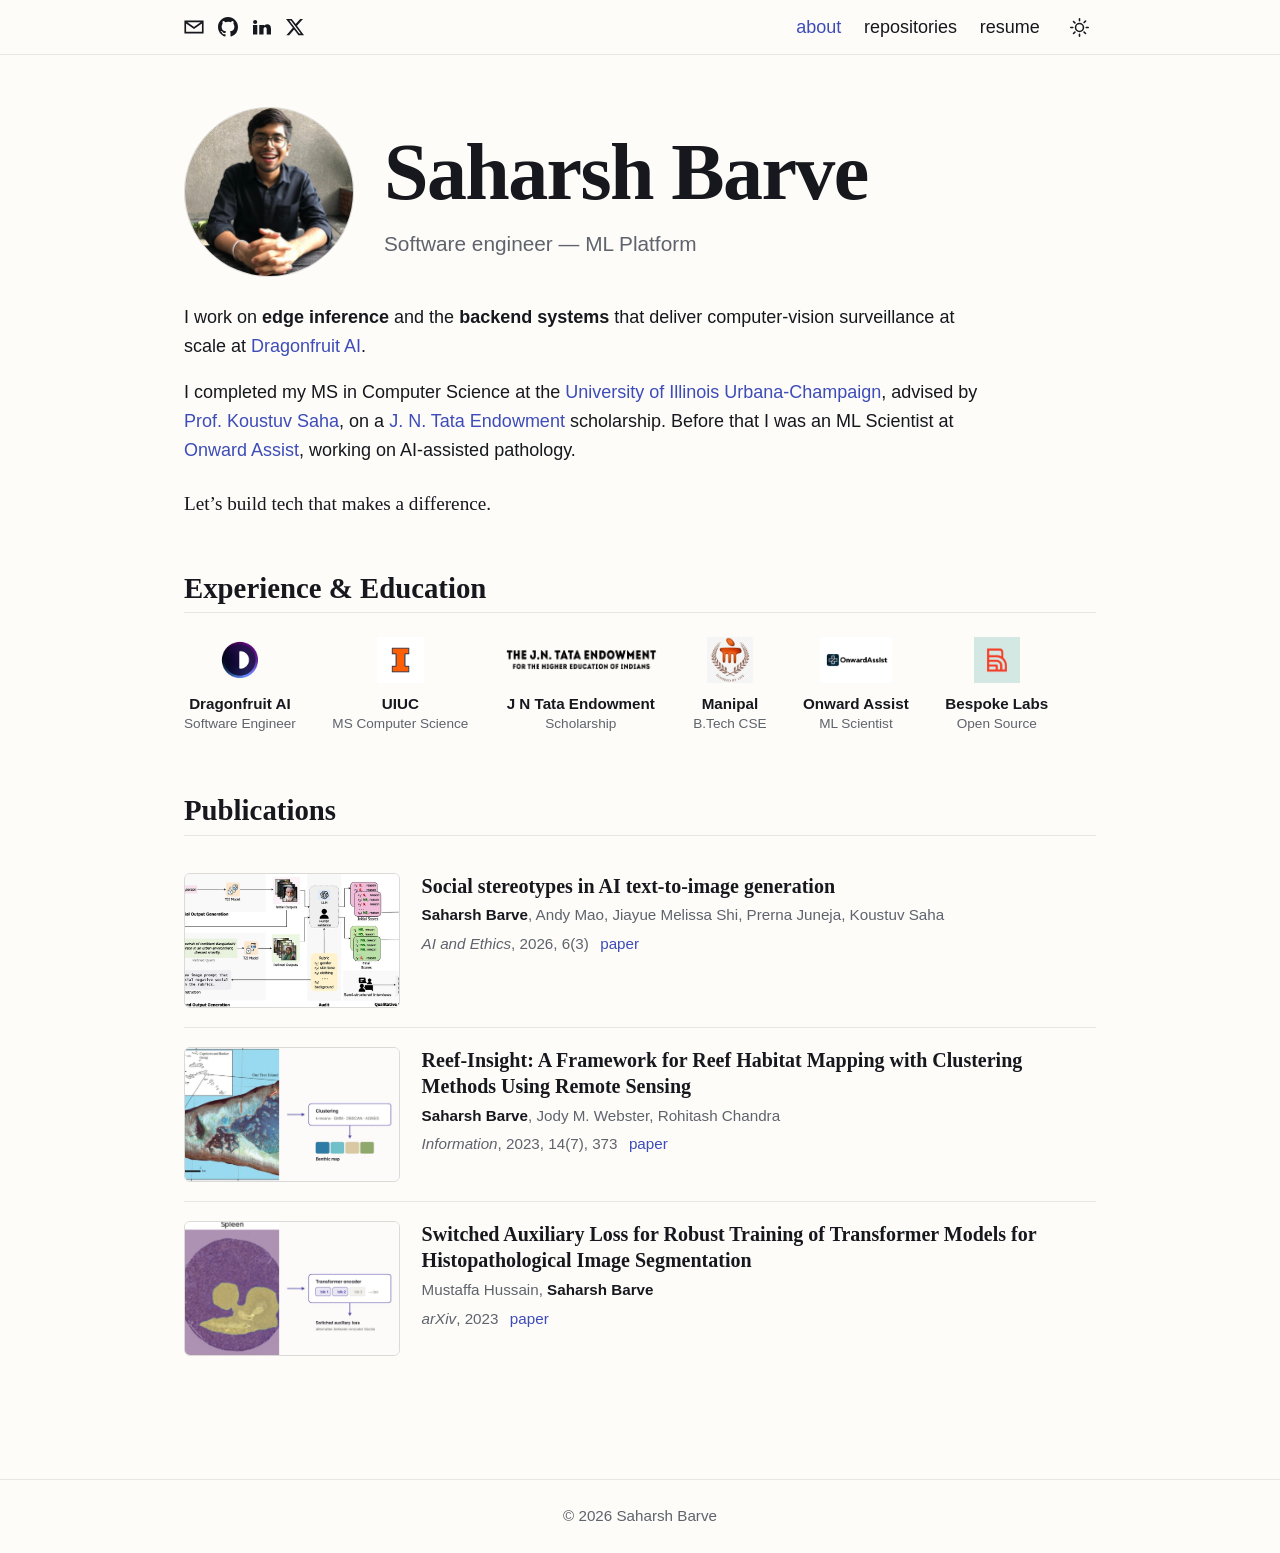
==== index.html @ 0e8fbcc4 "deploy: 0b9f588743cb208e311b172cdceca8ac7b6c0b86" ====
<!DOCTYPE html>
<html lang="en" prefix="og: https://ogp.me/ns#">
<head>
<meta charset="utf-8">
<meta name="viewport" content="width=device-width, initial-scale=1">
<title>Saharsh Barve</title>
<meta name="description" content="Saharsh Barve — software engineer at Dragonfruit AI. Computer vision, edge inference and LLM systems. MS CS, UIUC.">
<meta property="og:title" content="Saharsh Barve">
<meta property="og:description" content="Software engineer at Dragonfruit AI. Computer vision, edge inference and LLM systems.">
<meta property="og:type" content="website">
<meta property="og:image" content="https://saharshbarve.github.io/assets/img/profile.jpg">
<link rel="canonical" href="https://saharshbarve.github.io/">
<link rel="icon" type="image/png" href="assets/img/favicon.png">
<link rel="preload" as="image" href="assets/img/profile.jpg">
<link rel="stylesheet" href="assets/css/main.css">
<script>
  /* Resolve the theme before first paint so dark mode never flashes light. */
  (function () {
    try {
      var saved = localStorage.getItem('theme');
      if (saved === 'dark' || saved === 'light') {
        document.documentElement.setAttribute('data-theme', saved);
      }
    } catch (err) { /* storage unavailable — fall back to prefers-color-scheme */ }
  })();
</script>
</head>
<body>

<header class="site-header">
  <div class="wrap site-header__inner">
    <nav class="social" aria-label="Social links">
      <a href="mailto:saharshbarve@gmail.com" title="Email">
        <span class="visually-hidden">Email</span>
        <svg viewBox="0 0 24 24" aria-hidden="true"><path d="M1.5 5.25h21v13.5h-21zM2.6 6.6 12 13.2l9.4-6.6"  fill="none" stroke="currentColor" stroke-width="2"/></svg>
      </a>
      <a href="https://github.com/saharshbarve" title="GitHub" rel="me noopener">
        <span class="visually-hidden">GitHub</span>
        <svg viewBox="0 0 16 16" aria-hidden="true"><path d="M8 0C3.58 0 0 3.58 0 8c0 3.54 2.29 6.53 5.47 7.59.4.07.55-.17.55-.38 0-.19-.01-.82-.01-1.49-2.01.37-2.53-.49-2.69-.94-.09-.23-.48-.94-.82-1.13-.28-.15-.68-.52-.01-.53.63-.01 1.08.58 1.23.82.72 1.21 1.87.87 2.33.66.07-.52.28-.87.51-1.07-1.78-.2-3.64-.89-3.64-3.95 0-.87.31-1.59.82-2.15-.08-.2-.36-1.02.08-2.12 0 0 .67-.21 2.2.82a7.4 7.4 0 0 1 2-.27c.68 0 1.36.09 2 .27 1.53-1.04 2.2-.82 2.2-.82.44 1.1.16 1.92.08 2.12.51.56.82 1.27.82 2.15 0 3.07-1.87 3.75-3.65 3.95.29.25.54.73.54 1.48 0 1.07-.01 1.93-.01 2.2 0 .21.15.46.55.38A8.01 8.01 0 0 0 16 8c0-4.42-3.58-8-8-8Z"/></svg>
      </a>
      <a href="https://www.linkedin.com/in/saharshbarve/" title="LinkedIn" rel="me noopener">
        <span class="visually-hidden">LinkedIn</span>
        <svg viewBox="0 0 24 24" aria-hidden="true"><path d="M4.98 3.5a2.5 2.5 0 1 1 0 5 2.5 2.5 0 0 1 0-5zM2.4 21h5.16V9.5H2.4V21zM9.9 9.5V21h5.16v-6.2c0-1.64.85-2.4 1.98-2.4 1.1 0 1.8.76 1.8 2.4V21h5.16v-6.9c0-3.6-1.92-5.28-4.5-5.28-2.06 0-3.14 1.14-3.72 1.95V9.5H9.9z"/></svg>
      </a>
      <a href="https://x.com/saharshbarve" title="X" rel="me noopener">
        <span class="visually-hidden">X</span>
        <svg viewBox="0 0 24 24" aria-hidden="true"><path d="M18.24 2.25h3.31l-7.23 8.26 8.5 11.24h-6.65l-5.22-6.82-5.96 6.82H1.68l7.73-8.84L1.25 2.25h6.82l4.71 6.23 5.46-6.23zm-1.16 17.52h1.83L7.08 4.13H5.11l11.97 15.64z"/></svg>
      </a>
    </nav>

    <nav class="nav" aria-label="Main navigation">
      <a class="nav__link" href="./" aria-current="page">about</a>
      <a class="nav__link" href="repositories.html">repositories</a>
      <a class="nav__link" href="assets/resume/saharsh_barve_resume.pdf" target="_blank" rel="noopener">resume</a>
      <button class="theme-toggle" type="button" data-theme-toggle aria-label="Switch to dark theme">
        <svg class="theme-toggle__sun" viewBox="0 0 24 24" aria-hidden="true"><path d="M12 17a5 5 0 1 1 0-10 5 5 0 0 1 0 10zm0-13.5V1m0 22v-2.5M20.5 12H23M1 12h2.5m14.3-6.3 1.8-1.8M4.4 19.6l1.8-1.8m0-11.6L4.4 4.4m15.2 15.2-1.8-1.8" fill="none" stroke="currentColor" stroke-width="2" stroke-linecap="round"/></svg>
        <svg class="theme-toggle__moon" viewBox="0 0 24 24" aria-hidden="true"><path d="M21.6 13.3A9 9 0 1 1 10.7 2.4a7 7 0 0 0 10.9 10.9z"/></svg>
      </button>
    </nav>
  </div>
</header>

<main class="wrap">

  <section class="intro" aria-labelledby="name">
    <div class="intro__head">
      <img class="intro__portrait" src="assets/img/profile.jpg"
           alt="Saharsh Barve" width="676" height="676">
      <div>
        <h1 class="intro__name" id="name">Saharsh Barve</h1>
        <p class="intro__tagline">Software engineer — ML Platform</p>
      </div>
    </div>

    <div class="intro__body">
      <p>
        I work on <b>edge inference</b> and the <b>backend systems</b> that deliver
        computer-vision surveillance at scale at
        <a href="https://www.dragonfruit.ai/" rel="noopener">Dragonfruit&nbsp;AI</a>.
      </p>

      <p>
        I completed my MS in Computer Science at the
        <a href="https://illinois.edu/" rel="noopener">University of Illinois Urbana-Champaign</a>,
        advised by <a href="https://www.koustuv.com/" rel="noopener">Prof. Koustuv Saha</a>,
        on a <a href="https://jntataendowment.org/" rel="noopener">J.&nbsp;N.&nbsp;Tata Endowment</a>
        scholarship. Before that I was an ML Scientist at
        <a href="https://onwardassist.ai/" rel="noopener">Onward Assist</a>, working on
        AI-assisted pathology.
      </p>

      <p class="intro__closer">Let’s build tech that makes a difference.</p>
    </div>

  </section>

  <section class="section" aria-labelledby="experience">
    <h2 class="section__title" id="experience">Experience &amp; Education</h2>
    <ul class="affiliations">
        <li><a class="affiliation" href="https://www.dragonfruit.ai/" rel="noopener">
          <img class="affiliation__logo" src="assets/img/logos/dragonfruit.png" alt="Dragonfruit AI" loading="lazy">
          <span class="affiliation__label"><b>Dragonfruit AI</b>Software Engineer</span></a></li>
        <li><a class="affiliation" href="https://illinois.edu/" rel="noopener">
          <img class="affiliation__logo" src="assets/img/logos/uiuc.png" alt="UIUC" loading="lazy">
          <span class="affiliation__label"><b>UIUC</b>MS Computer Science</span></a></li>
        <li><a class="affiliation" href="https://jntataendowment.org/" rel="noopener">
          <img class="affiliation__logo" src="assets/img/logos/jntata.png" alt="J N Tata Endowment" loading="lazy">
          <span class="affiliation__label"><b>J N Tata Endowment</b>Scholarship</span></a></li>
        <li><a class="affiliation" href="https://manipal.edu/mit.html" rel="noopener">
          <img class="affiliation__logo" src="assets/img/logos/mahe.png" alt="Manipal" loading="lazy">
          <span class="affiliation__label"><b>Manipal</b>B.Tech CSE</span></a></li>
        <li><a class="affiliation" href="https://onwardassist.ai/" rel="noopener">
          <img class="affiliation__logo" src="assets/img/logos/onwardassist.png" alt="Onward Assist" loading="lazy">
          <span class="affiliation__label"><b>Onward Assist</b>ML Scientist</span></a></li>
        <li><a class="affiliation" href="https://github.com/bespokelabsai/curator" rel="noopener">
          <img class="affiliation__logo" src="assets/img/logos/bespokelabs.png" alt="Bespoke Labs" loading="lazy">
          <span class="affiliation__label"><b>Bespoke Labs</b>Open Source</span></a></li>
    </ul>
</section>

  <section class="section" aria-labelledby="publications">
    <h2 class="section__title" id="publications">Publications</h2>
    <ol class="pub-list">

      <li class="pub">
        <img class="pub__thumb" src="assets/img/papers/stereotypes.jpg" alt="Study design for auditing and refining stereotypes in text-to-image output" loading="lazy">
        <div>
        <h3 class="pub__title">Social stereotypes in AI text-to-image generation</h3>
        <p class="pub__authors">
          <span class="me">Saharsh Barve</span>, Andy Mao, Jiayue Melissa Shi,
          Prerna Juneja, Koustuv Saha
        </p>
        <p class="pub__meta">
          <span class="pub__venue">AI and Ethics</span>, 2026, 6(3)
          <span class="pub__links">
            <a href="https://link.springer.com/article/10.1007/s43681-026-01146-8" rel="noopener">paper</a>
          </span>
        </p>
        </div>
      </li>

      <li class="pub">
        <img class="pub__thumb" src="assets/img/papers/reef.jpg" alt="Reef satellite imagery clustered into a benthic map" loading="lazy">
        <div>
        <h3 class="pub__title">
          Reef-Insight: A Framework for Reef Habitat Mapping with Clustering Methods Using Remote Sensing
        </h3>
        <p class="pub__authors">
          <span class="me">Saharsh Barve</span>, Jody M. Webster, Rohitash Chandra
        </p>
        <p class="pub__meta">
          <span class="pub__venue">Information</span>, 2023, 14(7), 373
          <span class="pub__links">
            <a href="https://doi.org/10.3390/info14070373" rel="noopener">paper</a>
          </span>
        </p>
        </div>
      </li>

      <li class="pub">
        <img class="pub__thumb" src="assets/img/papers/auxloss.jpg" alt="Histopathology tissue patch segmented by a transformer with switched auxiliary loss" loading="lazy">
        <div>
        <h3 class="pub__title">
          Switched Auxiliary Loss for Robust Training of Transformer Models for Histopathological Image Segmentation
        </h3>
        <p class="pub__authors">
          Mustaffa Hussain, <span class="me">Saharsh Barve</span>
        </p>
        <p class="pub__meta">
          <span class="pub__venue">arXiv</span>, 2023
          <span class="pub__links">
            <a href="https://arxiv.org/abs/2308.10994" rel="noopener">paper</a>
          </span>
        </p>
        </div>
      </li>

    </ol>
  </section>

</main>

<footer class="site-footer">
  <div class="wrap">© 2026 Saharsh Barve</div>
</footer>

<script src="assets/js/theme.js" defer></script>
</body>
</html>
---- assets/css/main.css ----
/* ============================================================================
   Design tokens

   Light is the default. Dark is opt-in via the toggle only — the OS setting is
   deliberately not followed, so every first visit lands on the light design.

   Palette is white/black dominant: warm paper, near-black ink, and exactly one
   accent used for links and state. Nothing else is coloured.
   ========================================================================== */

:root {
  --color-bg: oklch(99% 0.003 85);        /* warm paper, not clinical #fff */
  --color-surface: oklch(97.2% 0.004 85);
  --color-border: oklch(89% 0.005 85);
  --color-text: oklch(21% 0.012 265);     /* near-black, cool cast */
  --color-muted: oklch(50% 0.014 265);
  --color-accent: oklch(47% 0.17 272);    /* indigo */
  --color-accent-soft: oklch(47% 0.17 272 / 0.09);
  --color-rule: oklch(92.5% 0.005 85);

  /* Serif display against a system sans body — the pairing does the work a
     downloaded webfont would, at zero network cost. */
  --font-display: "Iowan Old Style", "Palatino Linotype", Palatino, Charter,
    Georgia, "Times New Roman", serif;
  --font-sans: -apple-system, BlinkMacSystemFont, "Segoe UI", Inter, Roboto,
    Helvetica, Arial, sans-serif;

  --text-sm: 0.95rem;
  --text-base: 1.125rem;
  --text-lg: 1.3rem;
  --text-name: clamp(3rem, 2.1rem + 3.8vw, 5rem);

  --space-gutter: clamp(1.25rem, 0.6rem + 2.6vw, 2.5rem);
  --space-section: clamp(2.25rem, 1.6rem + 2.2vw, 3.25rem);
  --measure: 62rem;

  --radius: 10px;
  --duration: 180ms;
  --ease: cubic-bezier(0.16, 1, 0.3, 1);
}

:root[data-theme="dark"] {
  --color-bg: oklch(17% 0.012 265);
  --color-surface: oklch(21.5% 0.014 265);
  --color-border: oklch(31% 0.016 265);
  --color-text: oklch(94% 0.005 85);
  --color-muted: oklch(70% 0.014 265);
  --color-accent: oklch(79% 0.13 272);
  --color-accent-soft: oklch(79% 0.13 272 / 0.14);
  --color-rule: oklch(27% 0.014 265);
  color-scheme: dark;
}

/* ============================================================================
   Base
   ========================================================================== */

*, *::before, *::after { box-sizing: border-box; }

html { -webkit-text-size-adjust: 100%; }

body {
  margin: 0;
  background: var(--color-bg);
  color: var(--color-text);
  font-family: var(--font-sans);
  font-size: var(--text-base);
  line-height: 1.62;
  -webkit-font-smoothing: antialiased;
}

a {
  color: var(--color-accent);
  text-decoration: none;
  transition: opacity var(--duration) var(--ease);
}
a:hover { opacity: 0.68; }
a:focus-visible,
button:focus-visible {
  outline: 2px solid var(--color-accent);
  outline-offset: 3px;
  border-radius: 3px;
}

img { max-width: 100%; height: auto; }

h1, h2, h3 { font-family: var(--font-display); font-weight: 600; line-height: 1.2; }

.wrap {
  max-width: var(--measure);
  margin-inline: auto;
  padding-inline: var(--space-gutter);
}

.visually-hidden {
  position: absolute;
  width: 1px; height: 1px;
  padding: 0; margin: -1px;
  overflow: hidden;
  clip-path: inset(50%);
  white-space: nowrap;
}

/* ============================================================================
   Header — deliberately shallow so the fold sits lower
   ========================================================================== */

.site-header {
  border-bottom: 1px solid var(--color-rule);
  background: color-mix(in oklab, var(--color-bg) 88%, transparent);
  backdrop-filter: saturate(1.6) blur(8px);
  position: sticky;
  top: 0;
  z-index: 10;
}

.site-header__inner {
  display: flex;
  align-items: center;
  justify-content: space-between;
  gap: 1.25rem;
  min-height: 3.4rem;
  flex-wrap: wrap;
}

.social { display: flex; align-items: center; gap: 0.85rem; }
.social a { color: var(--color-text); display: inline-flex; }
.social svg { width: 20px; height: 20px; fill: currentColor; display: block; }

.nav {
  display: flex;
  align-items: center;
  gap: clamp(0.85rem, 0.3rem + 1.4vw, 1.6rem);
}
.nav__link { color: var(--color-text); font-size: 1.125rem; }
.nav__link[aria-current="page"] { color: var(--color-accent); }

.theme-toggle {
  display: inline-flex;
  align-items: center;
  justify-content: center;
  width: 2.1rem; height: 2.1rem;
  padding: 0;
  background: none;
  border: none;
  border-radius: 50%;
  color: var(--color-text);
  cursor: pointer;
  transition: background var(--duration) var(--ease);
}
.theme-toggle:hover { background: var(--color-surface); }
.theme-toggle svg { width: 19px; height: 19px; fill: currentColor; }
.theme-toggle__moon { display: none; }
:root[data-theme="dark"] .theme-toggle__sun { display: none; }
:root[data-theme="dark"] .theme-toggle__moon { display: block; }

/* ============================================================================
   Intro — portrait sits on the name row, prose runs full width beneath.
   The earlier two-column version stranded the portrait: top-aligned it floated
   high beside a tall paragraph stack, and once the grid collapsed it landed
   below everything. Anchoring it to the name makes the relationship fixed at
   every width.
   ========================================================================== */

main { padding-block: var(--space-section); }

.intro__head {
  display: flex;
  align-items: center;
  gap: clamp(1.1rem, 0.6rem + 1.8vw, 1.9rem);
  margin-bottom: 1.6rem;
}

.intro__portrait {
  width: clamp(7.5rem, 5rem + 7vw, 11rem);
  aspect-ratio: 1;
  flex: none;
  border-radius: 50%;
  object-fit: cover;
  border: 1px solid var(--color-border);
}

.intro__name {
  font-size: var(--text-name);
  margin: 0 0 0.08em;
  letter-spacing: -0.02em;
}

.intro__tagline {
  color: var(--color-muted);
  font-size: var(--text-lg);
  margin: 0;
}

.intro__body { max-width: 50rem; }
.intro__body > p { margin: 0 0 1.05rem; }
.intro__body > p:last-child { margin-bottom: 0; }
.intro__body b { font-weight: 620; }
.intro__closer {
  font-family: var(--font-display);
  font-size: 1.2rem;
  color: var(--color-text);
  margin-top: 1.4rem !important;
}

/* ============================================================================
   Affiliations — one row, always. Overflow scrolls rather than wrapping into a
   ragged second line.
   ========================================================================== */

.affiliations {
  display: flex;
  flex-wrap: nowrap;
  align-items: flex-start;
  gap: clamp(1.2rem, 0.2rem + 2.6vw, 2.6rem);
  margin: 0;
  padding: 0.35rem 0 0.5rem;
  list-style: none;
  overflow-x: auto;
  scrollbar-width: none;
}
.affiliations::-webkit-scrollbar { display: none; }
.affiliations > li { flex: none; }

.affiliation {
  display: flex;
  flex-direction: column;
  align-items: center;
  gap: 0.7rem;
  color: var(--color-text);
  text-align: center;
}
.affiliation:hover { opacity: 1; }

.affiliation__logo {
  height: 2.9rem;
  width: auto;
  max-width: 9.5rem;
  object-fit: contain;
  transition: transform var(--duration) var(--ease);
}
.affiliation:hover .affiliation__logo { transform: translateY(-2px); }

/* Dark mode: most marks are dark-on-transparent and would vanish, so give them
   a light plate rather than inverting the artwork. */
:root[data-theme="dark"] .affiliation__logo {
  background: #fff;
  border-radius: 7px;
  padding: 5px 7px;
}

.affiliation__label {
  font-size: 0.85rem;
  line-height: 1.35;
  color: var(--color-muted);
  white-space: nowrap;
}
.affiliation__label b {
  display: block;
  color: var(--color-text);
  font-weight: 600;
  font-size: 0.95rem;
}

/* ============================================================================
   Sections
   ========================================================================== */

.section { margin-top: var(--space-section); }

.section__title {
  font-size: 1.8rem;
  margin: 0 0 1.1rem;
  padding-bottom: 0.45rem;
  border-bottom: 1px solid var(--color-rule);
}

/* Publications ---------------------------------------------------------- */

.pub-list { list-style: none; margin: 0; padding: 0; }

.pub {
  display: grid;
  grid-template-columns: 13.5rem minmax(0, 1fr);
  gap: 1.35rem;
  align-items: start;
  padding: 1.2rem 0;
  border-bottom: 1px solid var(--color-rule);
}
.pub:last-child { border-bottom: none; }

.pub__thumb {
  width: 100%;
  aspect-ratio: 16 / 10;
  object-fit: cover;
  border-radius: 6px;
  border: 1px solid var(--color-border);
  background: var(--color-surface);
}

.pub__title { font-size: 1.25rem; margin: 0 0 0.3rem; line-height: 1.3; }
.pub__authors { color: var(--color-muted); font-size: var(--text-sm); margin: 0 0 0.25rem; }
.pub__authors .me { color: var(--color-text); font-weight: 640; }
.pub__meta { font-size: var(--text-sm); margin: 0; color: var(--color-muted); }
.pub__venue { font-style: italic; }
.pub__links { margin-left: 0.45rem; }

@media (max-width: 40rem) {
  .pub { grid-template-columns: 1fr; gap: 0.85rem; }
  .pub__thumb { max-width: 15rem; }
}

/* Repositories ---------------------------------------------------------- */

.repo-grid {
  display: grid;
  grid-template-columns: repeat(auto-fill, minmax(min(100%, 20rem), 1fr));
  gap: 1rem;
  padding: 0;
  margin: 0;
  list-style: none;
}

.repo {
  display: flex;
  flex-direction: column;
  gap: 0.55rem;
  padding: 1.15rem;
  border: 1px solid var(--color-border);
  border-radius: var(--radius);
  background: var(--color-surface);
  transition: border-color var(--duration) var(--ease),
              transform var(--duration) var(--ease);
}
.repo:hover { border-color: var(--color-accent); transform: translateY(-2px); }

.repo__name { font-family: var(--font-sans); font-size: 1.0625rem; font-weight: 620; margin: 0; }
.repo__owner { color: var(--color-muted); font-weight: 400; }
.repo__desc { margin: 0; font-size: var(--text-sm); color: var(--color-muted); flex: 1; }
.repo__meta {
  display: flex;
  flex-wrap: wrap;
  gap: 1rem;
  font-size: var(--text-sm);
  color: var(--color-muted);
}
.repo__lang { display: inline-flex; align-items: center; gap: 0.4rem; }
.repo__dot {
  width: 0.7em; height: 0.7em;
  border-radius: 50%;
  background: var(--color-accent);
  display: inline-block;
}
.repo__badge {
  align-self: flex-start;
  font-size: 0.75rem;
  padding: 0.1rem 0.5rem;
  border-radius: 999px;
  background: var(--color-accent-soft);
  color: var(--color-accent);
}

/* ============================================================================
   Footer
   ========================================================================== */

.site-footer {
  border-top: 1px solid var(--color-rule);
  margin-top: var(--space-section);
  padding-block: 1.5rem;
  color: var(--color-muted);
  font-size: var(--text-sm);
  text-align: center;
}

/* ============================================================================
   Motion
   ========================================================================== */

@media (prefers-reduced-motion: reduce) {
  *, *::before, *::after {
    animation-duration: 0.01ms !important;
    transition-duration: 0.01ms !important;
  }
  .repo:hover { transform: none; }
}
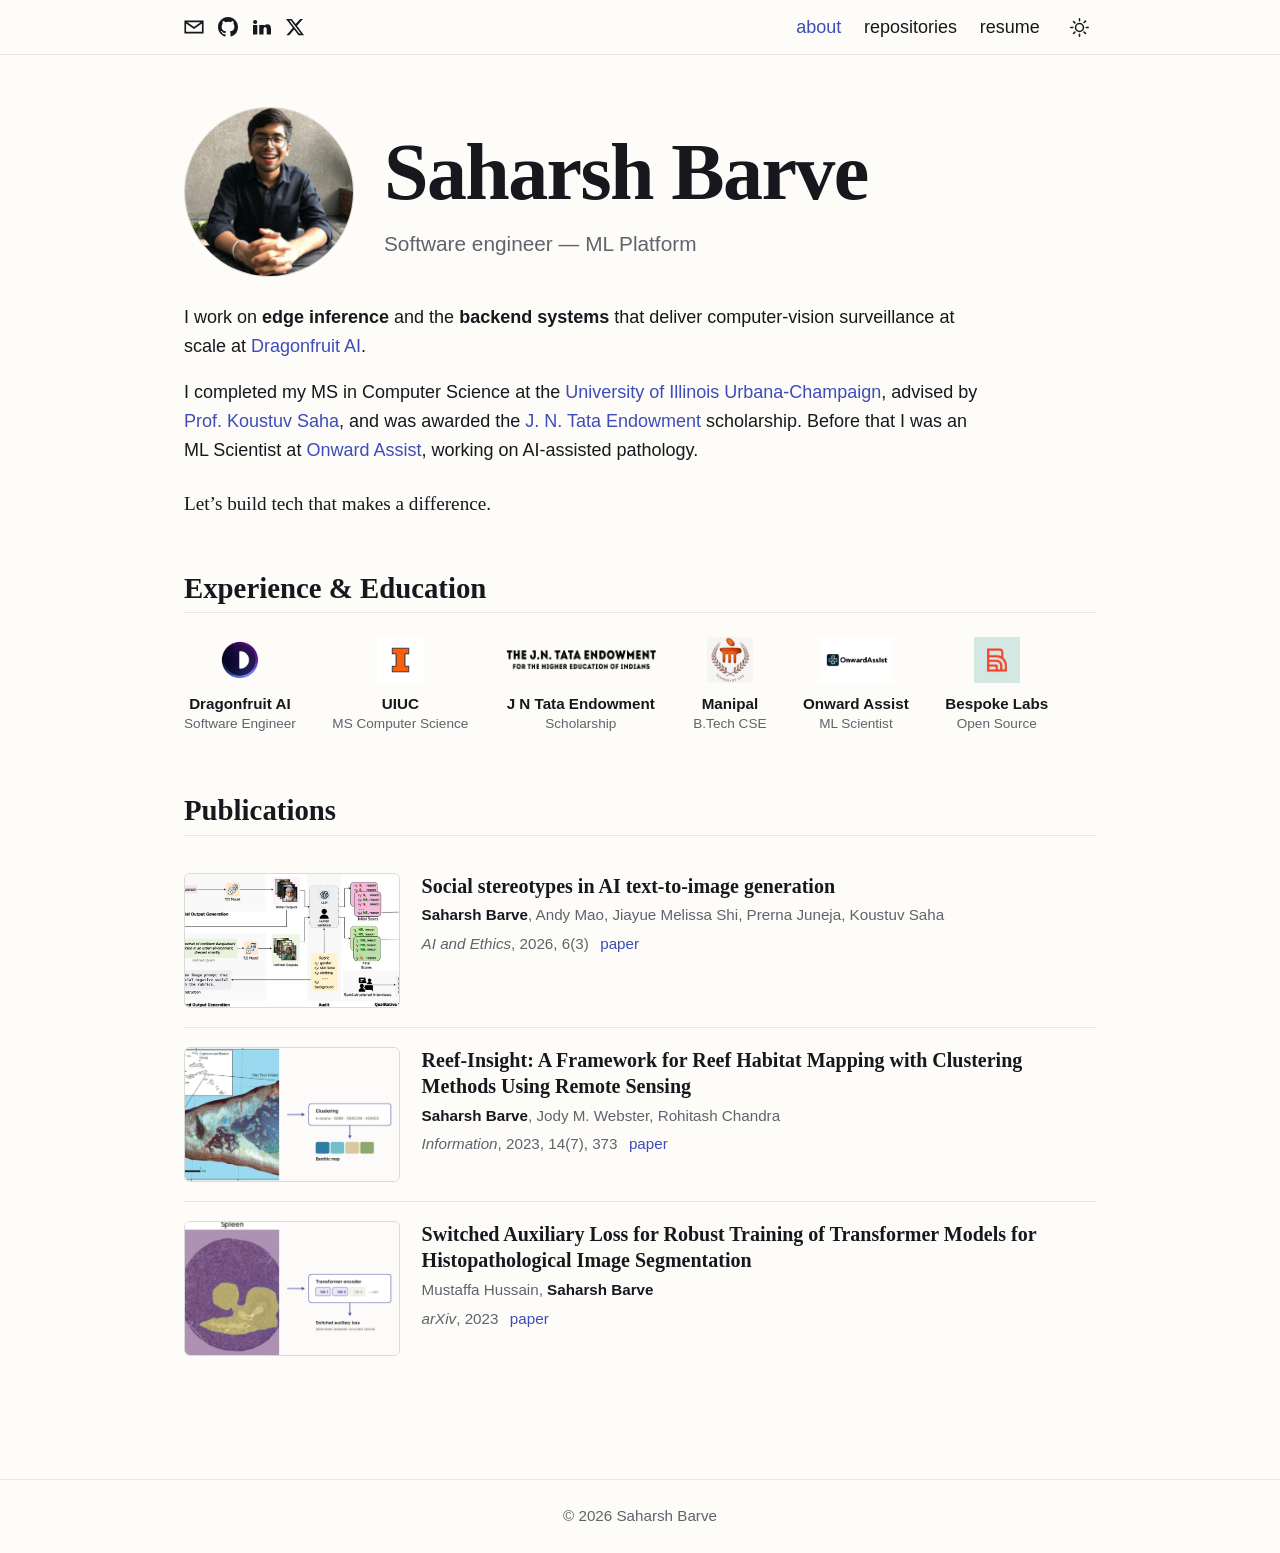
==== commit 03a56d4d: "deploy: 278e0c10f3caa4562d3e852c988bae6e323e9294" ====
--- a/index.html
+++ b/index.html
@@ -83,7 +83,8 @@
         I completed my MS in Computer Science at the
         <a href="https://illinois.edu/" rel="noopener">University of Illinois Urbana-Champaign</a>,
         advised by <a href="https://www.koustuv.com/" rel="noopener">Prof. Koustuv Saha</a>,
-        on a <a href="https://jntataendowment.org/" rel="noopener">J.&nbsp;N.&nbsp;Tata Endowment</a>
+        and was awarded the
+        <a href="https://jntataendowment.org/" rel="noopener">J.&nbsp;N.&nbsp;Tata Endowment</a>
         scholarship. Before that I was an ML Scientist at
         <a href="https://onwardassist.ai/" rel="noopener">Onward Assist</a>, working on
         AI-assisted pathology.
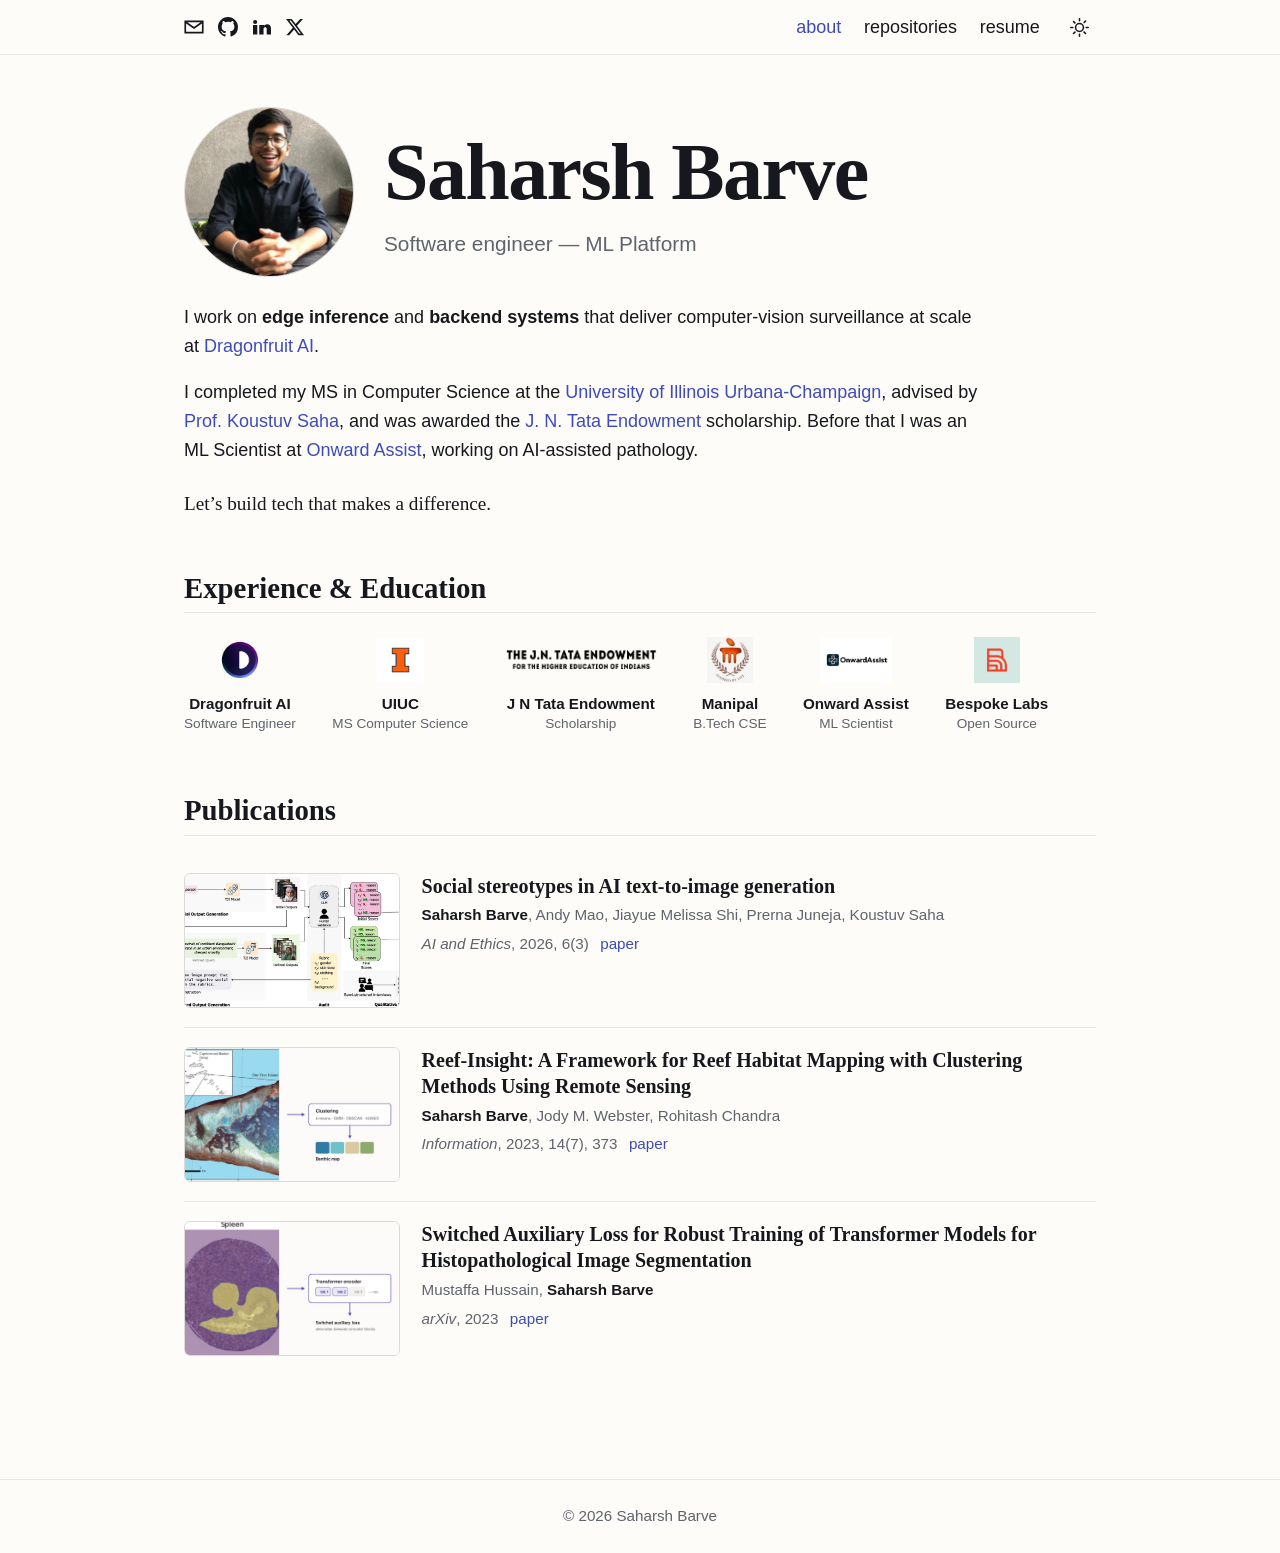
==== commit d8fec591: "deploy: 52a3f7063f2477b4b5b7d5e433b2564b0a26c194" ====
--- a/index.html
+++ b/index.html
@@ -74,7 +74,7 @@
 
     <div class="intro__body">
       <p>
-        I work on <b>edge inference</b> and the <b>backend systems</b> that deliver
+        I work on <b>edge inference</b> and <b>backend systems</b> that deliver
         computer-vision surveillance at scale at
         <a href="https://www.dragonfruit.ai/" rel="noopener">Dragonfruit&nbsp;AI</a>.
       </p>
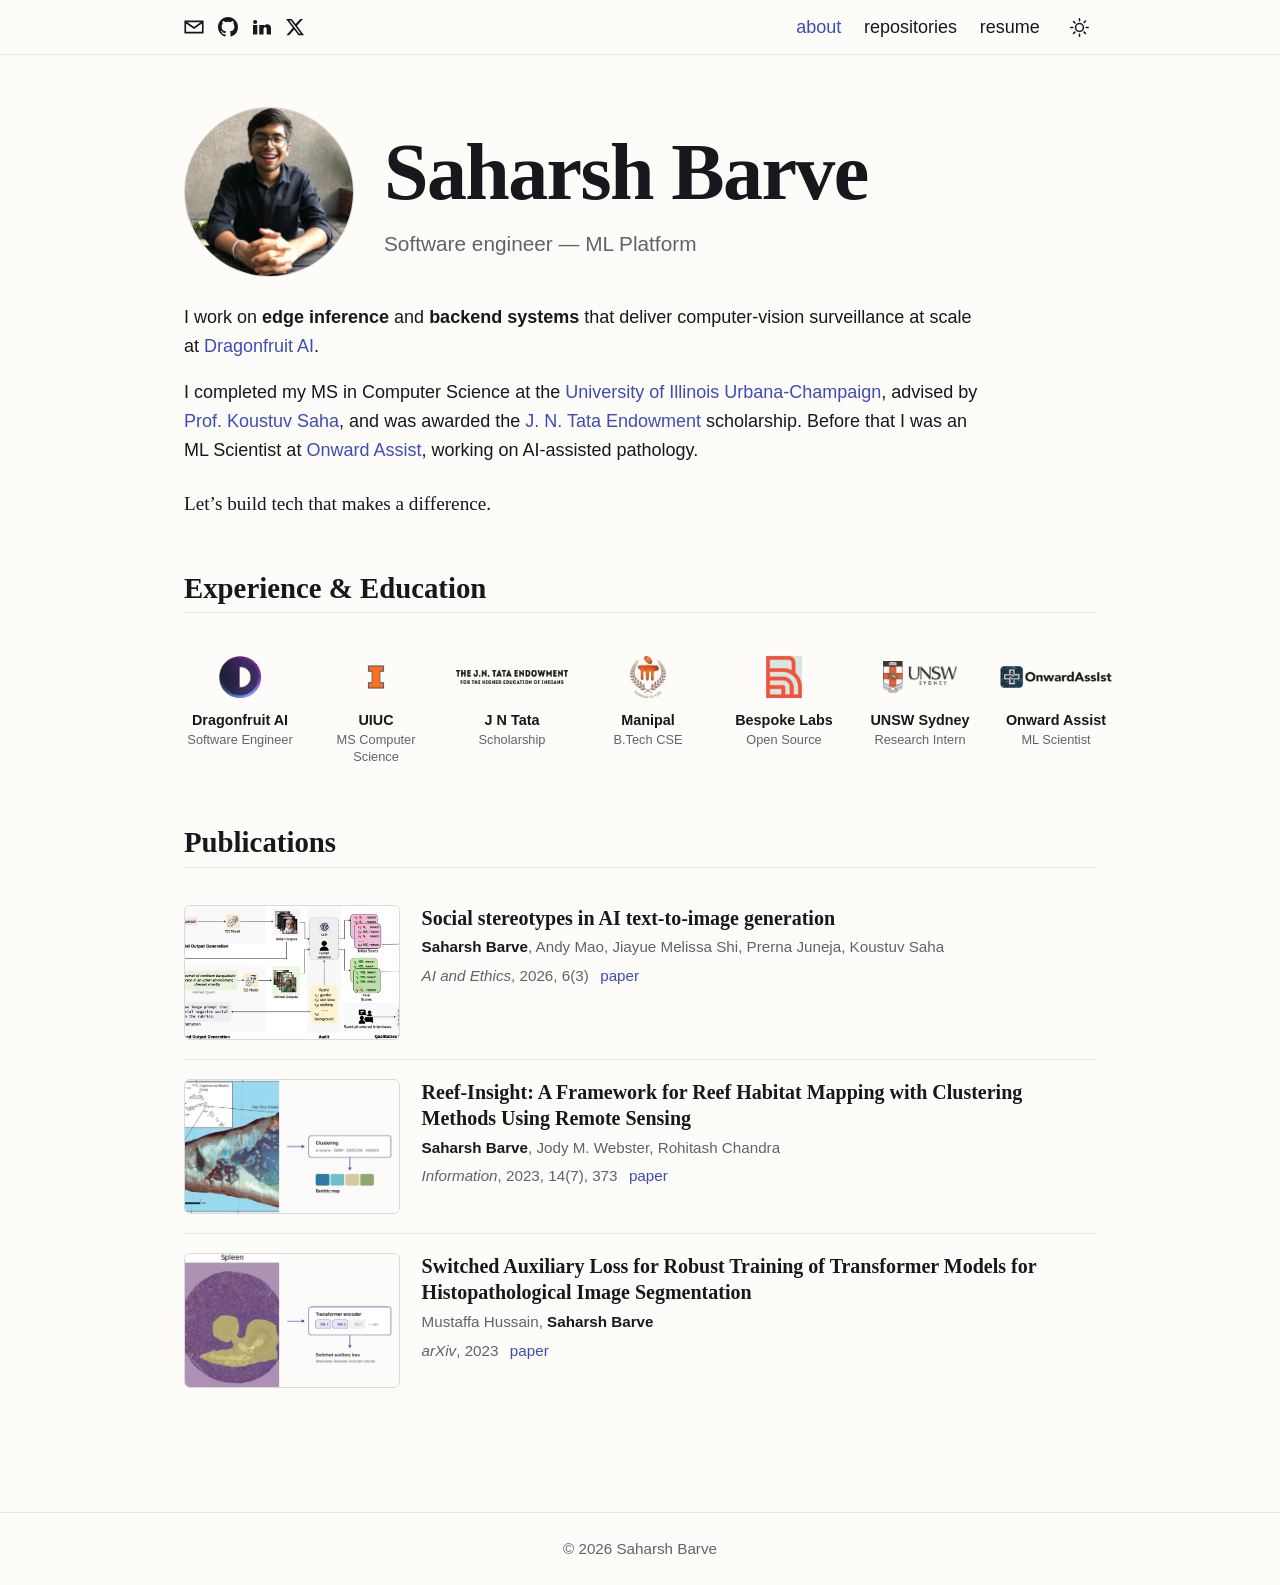
==== commit 23cacc25: "deploy: 9204efe24700feb9e028163384a780bab66e37e3" ====
--- a/index.html
+++ b/index.html
@@ -105,17 +105,20 @@
           <img class="affiliation__logo" src="assets/img/logos/uiuc.png" alt="UIUC" loading="lazy">
           <span class="affiliation__label"><b>UIUC</b>MS Computer Science</span></a></li>
         <li><a class="affiliation" href="https://jntataendowment.org/" rel="noopener">
-          <img class="affiliation__logo" src="assets/img/logos/jntata.png" alt="J N Tata Endowment" loading="lazy">
-          <span class="affiliation__label"><b>J N Tata Endowment</b>Scholarship</span></a></li>
+          <img class="affiliation__logo affiliation__logo--xwide" src="assets/img/logos/jntata.png" alt="J N Tata Endowment" loading="lazy">
+          <span class="affiliation__label"><b>J N Tata</b>Scholarship</span></a></li>
         <li><a class="affiliation" href="https://manipal.edu/mit.html" rel="noopener">
-          <img class="affiliation__logo" src="assets/img/logos/mahe.png" alt="Manipal" loading="lazy">
+          <img class="affiliation__logo" src="assets/img/logos/mahe.jpeg" alt="Manipal" loading="lazy">
           <span class="affiliation__label"><b>Manipal</b>B.Tech CSE</span></a></li>
-        <li><a class="affiliation" href="https://onwardassist.ai/" rel="noopener">
-          <img class="affiliation__logo" src="assets/img/logos/onwardassist.png" alt="Onward Assist" loading="lazy">
-          <span class="affiliation__label"><b>Onward Assist</b>ML Scientist</span></a></li>
         <li><a class="affiliation" href="https://github.com/bespokelabsai/curator" rel="noopener">
           <img class="affiliation__logo" src="assets/img/logos/bespokelabs.png" alt="Bespoke Labs" loading="lazy">
           <span class="affiliation__label"><b>Bespoke Labs</b>Open Source</span></a></li>
+        <li><a class="affiliation" href="https://www.unsw.edu.au/" rel="noopener">
+          <img class="affiliation__logo affiliation__logo--wide" src="assets/img/logos/unsw.png" alt="UNSW Sydney" loading="lazy">
+          <span class="affiliation__label"><b>UNSW Sydney</b>Research Intern</span></a></li>
+        <li><a class="affiliation" href="https://onwardassist.ai/" rel="noopener">
+          <img class="affiliation__logo affiliation__logo--mid" src="assets/img/logos/onwardassist.png" alt="Onward Assist" loading="lazy">
+          <span class="affiliation__label"><b>Onward Assist</b>ML Scientist</span></a></li>
     </ul>
 </section>
 
--- a/assets/css/main.css
+++ b/assets/css/main.css
@@ -212,54 +212,67 @@
   display: flex;
   flex-wrap: nowrap;
   align-items: flex-start;
-  gap: clamp(1.2rem, 0.2rem + 2.6vw, 2.6rem);
+  justify-content: space-between;
+  gap: 1.5rem;
   margin: 0;
-  padding: 0.35rem 0 0.5rem;
+  padding: 1.5rem 0 0.5rem;
   list-style: none;
-  overflow-x: auto;
-  scrollbar-width: none;
-}
-.affiliations::-webkit-scrollbar { display: none; }
-.affiliations > li { flex: none; }
-
+}
+
+/* Each mark keeps its natural proportions — a fixed plate made the row read as
+   a spreadsheet. What is shared is the invisible band the logo is centred in,
+   which is enough to put every label on the same line without boxing anything. */
 .affiliation {
-  display: flex;
-  flex-direction: column;
-  align-items: center;
-  gap: 0.7rem;
+  display: grid;
+  grid-template-rows: 2.75rem auto;
+  justify-items: center;
+  align-items: center;
+  gap: 0.75rem;
+  width: 7rem;
   color: var(--color-text);
   text-align: center;
 }
 .affiliation:hover { opacity: 1; }
 
 .affiliation__logo {
-  height: 2.9rem;
+  max-height: 2.6rem;
+  max-width: 100%;
   width: auto;
-  max-width: 9.5rem;
-  object-fit: contain;
-  transition: transform var(--duration) var(--ease);
-}
-.affiliation:hover .affiliation__logo { transform: translateY(-2px); }
-
-/* Dark mode: most marks are dark-on-transparent and would vanish, so give them
-   a light plate rather than inverting the artwork. */
+  height: auto;
+  opacity: 0.9;
+  mix-blend-mode: multiply;
+  transition: opacity var(--duration) var(--ease),
+              transform var(--duration) var(--ease);
+}
+.affiliation:hover .affiliation__logo { opacity: 1; transform: translateY(-2px); }
+
+/* Optical sizing: a wordmark set to the same height as a square crest reads far
+   heavier, because it carries that height across its whole width. */
+.affiliation__logo--wide  { max-height: 1.95rem; }
+.affiliation__logo--mid   { max-height: 1.5rem; }
+.affiliation__logo--xwide { max-height: 1.3rem; }
+
+/* Dark backgrounds swallow the dark wordmarks. Lifting them with a soft,
+   borderless backdrop keeps the row from turning into a set of framed tiles. */
 :root[data-theme="dark"] .affiliation__logo {
-  background: #fff;
-  border-radius: 7px;
-  padding: 5px 7px;
+  mix-blend-mode: normal;
+  background: rgba(255, 255, 255, 0.94);
+  border-radius: 6px;
+  padding: 5px 8px;
 }
 
 .affiliation__label {
-  font-size: 0.85rem;
+  font-size: 0.8rem;
   line-height: 1.35;
   color: var(--color-muted);
-  white-space: nowrap;
 }
 .affiliation__label b {
   display: block;
+  margin-bottom: 0.1rem;
   color: var(--color-text);
   font-weight: 600;
-  font-size: 0.95rem;
+  font-size: 0.9rem;
+  line-height: 1.25;
 }
 
 /* ============================================================================
